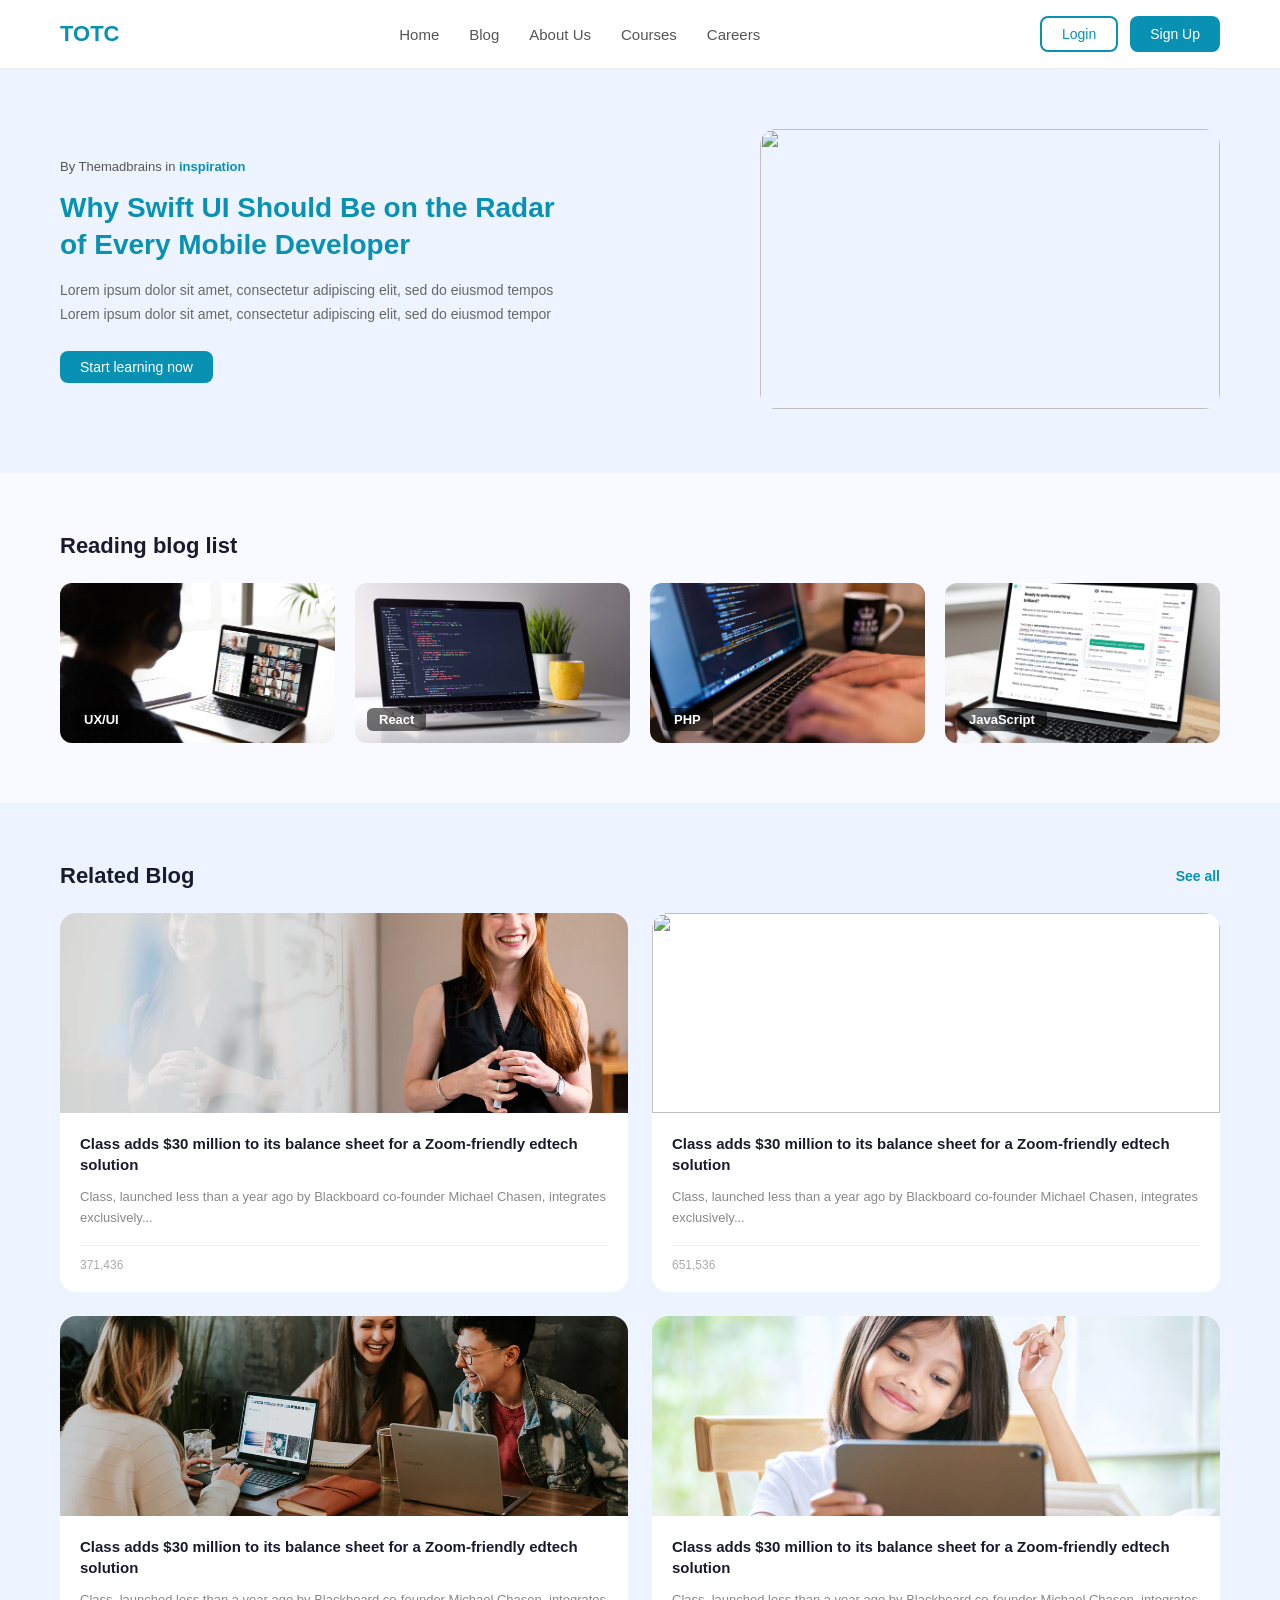
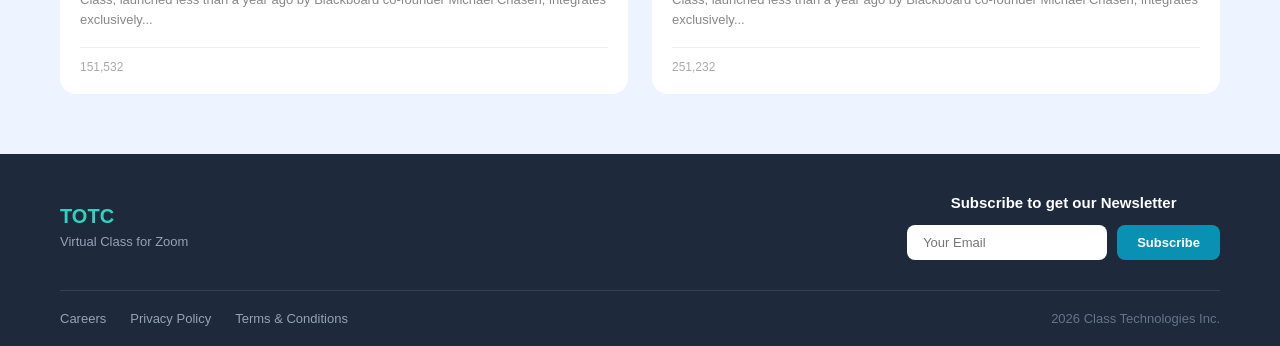
==== blog.html @ 5b4ebe86 "first commit" ====
<!doctype html>
<html lang="en">
  <head>
    <meta charset="UTF-8" />
    <meta name="viewport" content="width=device-width, initial-scale=1.0" />
    <title>TOTC - Blog</title>
    <link rel="stylesheet" href="./style/style.css" />
  </head>
  <body>
    <!-- ШАПКА -->
    <header>
      <div class="container">
        <div class="header-inner">
          <div class="logo">TOTC</div>
          <div class="nav-links">
            <a href="./index.html">Home</a>
            <a href="./blog.html">Blog</a>
            <a href="./about.html">About Us</a>
            <a href="#">Courses</a>
            <a href="#">Careers</a>
          </div>
          <div class="header-btns">
            <button class="btn-login">Login</button>
            <button class="btn-signup">Sign Up</button>
          </div>
        </div>
      </div>
    </header>

    <!-- HERO БЛОГА -->
    <section class="blog-hero">
      <div class="container">
        <div class="blog-hero-inner">
          <div class="blog-hero-left">
            <p class="blog-hero-tag">
              By Themadbrains in <span>inspiration</span>
            </p>
            <h2>
              Why Swift UI Should Be on the Radar of Every Mobile Developer
            </h2>
            <p class="blog-hero-desc">
              Lorem ipsum dolor sit amet, consectetur adipiscing elit, sed do
              eiusmod tempos Lorem ipsum dolor sit amet, consectetur adipiscing
              elit, sed do eiusmod tempor
            </p>
            <button class="btn-signup-2">Start learning now</button>
          </div>
          <div class="blog-hero-right">
            <img
              src="./imgs/5abcf77024978c219bf2223fc9e32ec5fae8375f.png"
              alt=""
            />
          </div>
        </div>
      </div>
    </section>

    <!-- READING BLOG LIST -->
    <section class="reading-bloglist">
      <div class="container">
        <h2>Reading blog list</h2>
        <div class="blog-cards">
          <div class="blog-card">
            <img
              src="./imgs/91503c25c25d4396ab15991e79418fb801fd5efa.png"
              alt=""
            />
            <div class="blog-card-label">UX/UI</div>
          </div>
          <div class="blog-card">
            <img
              src="./imgs/bb0d7b1a8591dd82dafe412e45b061622b9bd06e.jpg"
              alt=""
            />
            <div class="blog-card-label">React</div>
          </div>
          <div class="blog-card">
            <img
              src="./imgs/cfcee702dc8f5a314cb899b39a07f00e376efef0.png"
              alt=""
            />
            <div class="blog-card-label">PHP</div>
          </div>
          <div class="blog-card">
            <img
              src="./imgs/006d5a45b6b658c01af8d2026594be7c377dff00.jpg"
              alt=""
            />
            <div class="blog-card-label">JavaScript</div>
          </div>
        </div>
      </div>
    </section>

    <!-- RELATED BLOG -->
    <section class="related-blog">
      <div class="container">
        <div class="related-blog-top">
          <h2>Related Blog</h2>
          <a href="#" class="see-all">See all</a>
        </div>
        <div class="related-blog-grid">
          <div class="related-card">
            <div class="related-card-img">
              <img
                src="./imgs/e4c7276a25a9cc6960c67cafa4666142463a3cc6.png"
                alt=""
              />
            </div>
            <div class="related-card-body">
              <h4>
                Class adds $30 million to its balance sheet for a Zoom-friendly
                edtech solution
              </h4>
              <p>
                Class, launched less than a year ago by Blackboard co-founder
                Michael Chasen, integrates exclusively...
              </p>
              <div class="related-card-footer">
                <span class="views">371,436</span>
              </div>
            </div>
          </div>

          <div class="related-card">
            <div class="related-card-img">
              <img
                src="./imgs/5abcf77024978c219bf2223fc9e32ec5fae8375f.png"
                alt=""
              />
            </div>
            <div class="related-card-body">
              <h4>
                Class adds $30 million to its balance sheet for a Zoom-friendly
                edtech solution
              </h4>
              <p>
                Class, launched less than a year ago by Blackboard co-founder
                Michael Chasen, integrates exclusively...
              </p>
              <div class="related-card-footer">
                <span class="views">651,536</span>
              </div>
            </div>
          </div>

          <div class="related-card">
            <div class="related-card-img">
              <img
                src="./imgs/9efe4a4ca2cd8b61986457572fa7c65fe425adc6.png"
                alt=""
              />
            </div>
            <div class="related-card-body">
              <h4>
                Class adds $30 million to its balance sheet for a Zoom-friendly
                edtech solution
              </h4>
              <p>
                Class, launched less than a year ago by Blackboard co-founder
                Michael Chasen, integrates exclusively...
              </p>
              <div class="related-card-footer">
                <span class="views">151,532</span>
              </div>
            </div>
          </div>

          <div class="related-card">
            <div class="related-card-img">
              <img
                src="./imgs/59e91cde877aacb096082025aaa7528e15f2789e.png"
                alt=""
              />
            </div>
            <div class="related-card-body">
              <h4>
                Class adds $30 million to its balance sheet for a Zoom-friendly
                edtech solution
              </h4>
              <p>
                Class, launched less than a year ago by Blackboard co-founder
                Michael Chasen, integrates exclusively...
              </p>
              <div class="related-card-footer">
                <span class="views">251,232</span>
              </div>
            </div>
          </div>
        </div>
      </div>
    </section>

    <!-- ФУТЕР -->
    <footer>
      <div class="container">
        <div class="footer-top">
          <div>
            <div class="footer-logo">TOTC</div>
            <div class="footer-tagline">Virtual Class for Zoom</div>
          </div>
          <div class="footer-newsletter">
            <h4>Subscribe to get our Newsletter</h4>
            <div class="newsletter-form">
              <input type="email" placeholder="Your Email" />
              <button>Subscribe</button>
            </div>
          </div>
        </div>
        <div class="footer-bottom">
          <div class="footer-links">
            <a href="#">Careers</a>
            <a href="#">Privacy Policy</a>
            <a href="#">Terms & Conditions</a>
          </div>
          <div class="footer-copy">2026 Class Technologies Inc.</div>
        </div>
      </div>
    </footer>
  </body>
</html>
---- style/style.css ----
@charset "UTF-8";
* {
  margin: 0;
  padding: 0;
  box-sizing: border-box;
}

body {
  font-family: "Poppins", sans-serif;
  color: #1a1a2e;
}

.container {
  max-width: 1200px;
  width: 100%;
  margin: 0 auto;
  padding: 0 20px;
}

header {
  background-color: #fff;
  border-bottom: 1px solid #eee;
  padding: 16px 0;
}

header .header-inner {
  display: flex;
  align-items: center;
  justify-content: space-between;
}

header .header-inner .logo {
  font-size: 22px;
  font-weight: 700;
  color: #0891b2;
}

header .header-inner .nav-links {
  display: flex;
  gap: 30px;
}

header .header-inner .nav-links a {
  text-decoration: none;
  color: #555;
  font-size: 15px;
}

header .header-inner .nav-links a:hover {
  color: #0891b2;
}

header .header-inner .header-btns {
  display: flex;
  gap: 12px;
}

header .header-inner .header-btns .btn-login {
  border: 2px solid #0891b2;
  color: #0891b2;
  background: transparent;
  padding: 8px 20px;
  border-radius: 8px;
  font-size: 14px;
  cursor: pointer;
}

header .header-inner .header-btns .btn-signup {
  background-color: #0891b2;
  color: #fff;
  border: none;
  padding: 8px 20px;
  border-radius: 8px;
  font-size: 14px;
  cursor: pointer;
}

.hero {
  background-color: #0891b2;
  padding: 80px 0 0;
}

.hero .hero-inner {
  display: flex;
  align-items: center;
  justify-content: space-between;
  gap: 40px;
}

.hero .hero-inner .hero-left {
  color: #fff;
  max-width: 500px;
  padding-bottom: 60px;
}

.hero .hero-inner .hero-left h1 {
  font-size: 42px;
  font-weight: 800;
  line-height: 1.2;
  margin-bottom: 16px;
}

.hero .hero-inner .hero-left h1 span {
  color: #fbbf24;
}

.hero .hero-inner .hero-left p {
  font-size: 15px;
  color: rgba(255, 255, 255, 0.85);
  margin-bottom: 30px;
  line-height: 1.7;
}

.hero .hero-inner .hero-left .hero-btns {
  display: flex;
  gap: 16px;
  align-items: center;
}

.hero .hero-inner .hero-left .hero-btns .btn-white {
  background-color: #fff;
  color: #0891b2;
  border: none;
  padding: 12px 28px;
  border-radius: 30px;
  font-size: 15px;
  font-weight: 600;
  cursor: pointer;
}

.hero .hero-inner .hero-left .hero-btns .btn-watch {
  color: #fff;
  background: none;
  border: none;
  font-size: 14px;
  cursor: pointer;
}

.hero .hero-inner .hero-right {
  width: 420px;
  height: 320px;
  background-color: rgba(255, 255, 255, 0.15);
  border-radius: 12px 12px 0 0;
  background-image: url(/imgs/2f32d3a9082c2e2832481561feec93a5e5c5e8d6.png);
  background-size: cover;
}

.stats {
  padding: 60px 0;
  text-align: center;
}

.stats h2 {
  font-size: 28px;
  font-weight: 700;
  margin-bottom: 10px;
}

.stats p {
  color: #888;
  font-size: 14px;
  max-width: 500px;
  margin: 0 auto 40px;
  line-height: 1.7;
}

.stats .stats-row {
  display: flex;
  justify-content: center;
  gap: 60px;
  flex-wrap: wrap;
}

.stats .stats-row .stat-item .num {
  font-size: 36px;
  font-weight: 800;
  color: #0891b2;
}

.stats .stats-row .stat-item .label {
  font-size: 14px;
  color: #888;
  margin-top: 4px;
}

.features {
  background-color: #f0f9ff;
  padding: 60px 0;
  text-align: center;
}

.features .features-tag {
  font-size: 14px;
  font-weight: 700;
  color: #0891b2;
  margin-bottom: 8px;
}

.features h2 {
  font-size: 28px;
  font-weight: 700;
  margin-bottom: 12px;
}

.features .features-desc {
  color: #888;
  font-size: 14px;
  max-width: 480px;
  margin: 0 auto 40px;
}

.features .features-grid {
  display: flex;
  gap: 24px;
  justify-content: center;
  flex-wrap: wrap;
}

.features .features-grid .feature-card {
  background-color: #fff;
  border-radius: 16px;
  padding: 30px 24px;
  width: 280px;
  box-shadow: 0 4px 16px rgba(0, 0, 0, 0.06);
  text-align: left;
}

.features .features-grid .feature-card h3 {
  font-size: 15px;
  font-weight: 700;
  color: #0891b2;
  margin-bottom: 10px;
}

.features .features-grid .feature-card p {
  font-size: 13px;
  color: #666;
  line-height: 1.6;
}

.for-who {
  padding: 60px 0;
}

.for-who .for-who-inner {
  display: flex;
  gap: 60px;
  align-items: center;
  justify-content: space-between;
}

.for-who .for-who-inner .for-who-left h2 {
  font-size: 28px;
  font-weight: 700;
  margin-bottom: 16px;
}

.for-who .for-who-inner .for-who-left h2 span {
  color: #0891b2;
}

.for-who .for-who-inner .for-who-left p {
  font-size: 14px;
  color: #666;
  line-height: 1.8;
  max-width: 420px;
}

.for-who .for-who-inner .for-who-right {
  display: flex;
  gap: 16px;
}

.for-who .for-who-inner .for-who-right .for-card {
  width: 200px;
  height: 200px;
  border-radius: 16px;
  display: flex;
  flex-direction: column;
  align-items: flex-start;
  justify-content: flex-end;
  padding: 20px;
  cursor: pointer;
}

.for-who .for-who-inner .for-who-right .for-card.instructors {
  background-color: #0891b2;
  background-image: url(/imgs/e4c7276a25a9cc6960c67cafa4666142463a3cc6.png);
  background-size: cover;
  background-position: center;
}

.for-who .for-who-inner .for-who-right .for-card.students {
  background-color: #2dd4bf;
  background-image: url(/imgs/9efe4a4ca2cd8b61986457572fa7c65fe425adc6.png);
  background-size: cover;
  background-position: center;
}

.for-who .for-who-inner .for-who-right .for-card h4 {
  color: #fff;
  font-size: 13px;
  font-weight: 700;
  margin-bottom: 8px;
}

.for-who .for-who-inner .for-who-right .for-card .btn-card {
  background: rgba(255, 255, 255, 0.25);
  color: #fff;
  border: 1px solid rgba(255, 255, 255, 0.6);
  padding: 5px 12px;
  border-radius: 20px;
  font-size: 11px;
  cursor: pointer;
}

.testimonials {
  background-color: #f8faff;
  padding: 60px 0;
}

.testimonials .testimonials-inner {
  display: flex;
  gap: 60px;
  align-items: center;
  justify-content: space-between;
}

.testimonials .testimonials-inner .test-left .test-label {
  font-size: 12px;
  font-weight: 700;
  color: #888;
  letter-spacing: 0.1em;
  text-transform: uppercase;
  border-top: 2px solid #0891b2;
  display: inline-block;
  padding-top: 8px;
  margin-bottom: 16px;
}

.testimonials .testimonials-inner .test-left h2 {
  font-size: 30px;
  font-weight: 800;
  margin-bottom: 16px;
}

.testimonials .testimonials-inner .test-left p {
  font-size: 14px;
  color: #666;
  line-height: 1.7;
  margin-bottom: 10px;
}

.testimonials .testimonials-inner .test-left .btn-write {
  background: none;
  border: 1px solid #ccc;
  padding: 10px 20px;
  border-radius: 30px;
  font-size: 13px;
  font-weight: 600;
  cursor: pointer;
  margin-top: 24px;
}

.testimonials .testimonials-inner .test-right .test-photo {
  width: 300px;
  height: 280px;
  background-color: #bfdbfe;
  border-radius: 20px;
  background-image: url(/imgs/4c6498cce2e253cf38639b4ba215c7df58ce5a53.jpg);
  background-size: cover;
  background-position: center;
}

.testimonials .testimonials-inner .test-right .quote-card {
  background: #fff;
  border-radius: 16px;
  padding: 20px;
  max-width: 300px;
  box-shadow: 0 8px 24px rgba(0, 0, 0, 0.1);
  margin-top: 16px;
}

.testimonials .testimonials-inner .test-right .quote-card p {
  font-size: 13px;
  color: #444;
  line-height: 1.6;
  font-style: italic;
  margin-bottom: 10px;
}

.testimonials .testimonials-inner .test-right .quote-card .author {
  font-size: 13px;
  font-weight: 700;
}

.testimonials .testimonials-inner .test-right .quote-card .stars {
  color: #fbbf24;
  font-size: 13px;
  margin-top: 4px;
}

.news {
  padding: 60px 0;
}

.news h2 {
  font-size: 28px;
  font-weight: 700;
  text-align: center;
  margin-bottom: 8px;
}

.news .news-desc {
  text-align: center;
  font-size: 14px;
  color: #888;
  margin-bottom: 40px;
}

.news .news-grid {
  display: flex;
  gap: 24px;
}

.news .news-grid .news-main {
  flex: 1;
  background-color: #f0f9ff;
  border-radius: 16px;
  overflow: hidden;
}

.news .news-grid .news-main .news-img {
  height: 200px;
  background-color: #0891b2;
  background-image: url(/imgs/5abcf77024978c219bf2223fc9e32ec5fae8375f.png);
  background-size: cover;
}

.news .news-grid .news-main .news-body {
  padding: 20px;
}

.news .news-grid .news-main .news-body h3 {
  font-size: 16px;
  font-weight: 700;
  margin-bottom: 8px;
  line-height: 1.4;
}

.news .news-grid .news-main .news-body p {
  font-size: 13px;
  color: #888;
  line-height: 1.6;
  margin-bottom: 12px;
}

.news .news-grid .news-main .news-body .read-more {
  color: #0891b2;
  font-size: 13px;
  font-weight: 600;
  text-decoration: none;
}

.news .news-grid .news-list {
  flex: 1;
  display: flex;
  flex-direction: column;
  gap: 16px;
}

.news .news-grid .news-list .news-item {
  display: flex;
  gap: 14px;
  align-items: flex-start;
  background-color: #f8faff;
  border-radius: 12px;
  padding: 14px;
}

.news .news-grid .news-list .news-item .news-thumb-1 {
  background-image: url(/imgs/59e91cde877aacb096082025aaa7528e15f2789e.png);
  background-size: cover;
  width: 80px;
  height: 64px;
  border-radius: 10px;
  background-color: #bfdbfe;
  flex-shrink: 0;
}

.news .news-grid .news-list .news-item .news-thumb-2 {
  background-image: url(/imgs/91503c25c25d4396ab15991e79418fb801fd5efa.png);
  background-size: cover;
  width: 80px;
  height: 64px;
  border-radius: 10px;
  background-color: #bfdbfe;
  flex-shrink: 0;
}

.news .news-grid .news-list .news-item .news-thumb-3 {
  background-image: url(/imgs/a6a75cf5ca47b6a4fceb75f355da0105034713c7.png);
  background-size: cover;
  width: 80px;
  height: 64px;
  border-radius: 10px;
  background-color: #bfdbfe;
  flex-shrink: 0;
}

.news .news-grid .news-list .news-item h4 {
  font-size: 13px;
  font-weight: 600;
  line-height: 1.4;
  margin-bottom: 4px;
}

.news .news-grid .news-list .news-item p {
  font-size: 12px;
  color: #888;
}

.news-tag {
  background-color: #0891b2;
  color: #fff;
  padding: 3px 10px;
  border-radius: 20px;
  font-size: 11px;
  font-weight: 600;
  display: inline-block;
  margin-bottom: 10px;
}

footer {
  background-color: #1e293b;
  color: #fff;
  padding: 40px 0 20px;
}

footer .footer-top {
  display: flex;
  justify-content: space-between;
  align-items: center;
  margin-bottom: 30px;
  gap: 24px;
  flex-wrap: wrap;
}

footer .footer-top .footer-logo {
  font-size: 20px;
  font-weight: 800;
  color: #2dd4bf;
  margin-bottom: 6px;
}

footer .footer-top .footer-tagline {
  font-size: 13px;
  color: #94a3b8;
}

footer .footer-top .footer-newsletter h4 {
  font-size: 15px;
  font-weight: 600;
  margin-bottom: 14px;
  text-align: center;
}

footer .footer-top .footer-newsletter .newsletter-form {
  display: flex;
  gap: 10px;
}

footer .footer-top .footer-newsletter .newsletter-form input {
  padding: 10px 16px;
  border-radius: 8px;
  border: none;
  font-size: 13px;
  width: 200px;
  outline: none;
}

footer .footer-top .footer-newsletter .newsletter-form button {
  background-color: #0891b2;
  color: #fff;
  border: none;
  padding: 10px 20px;
  border-radius: 8px;
  font-size: 13px;
  font-weight: 600;
  cursor: pointer;
}

footer .footer-bottom {
  border-top: 1px solid #334155;
  padding-top: 20px;
  display: flex;
  justify-content: space-between;
  align-items: center;
  flex-wrap: wrap;
  gap: 12px;
}

footer .footer-bottom .footer-links {
  display: flex;
  gap: 24px;
}

footer .footer-bottom .footer-links a {
  font-size: 13px;
  color: #94a3b8;
  text-decoration: none;
}

footer .footer-bottom .footer-links a:hover {
  color: #2dd4bf;
}

footer .footer-bottom .footer-copy {
  font-size: 13px;
  color: #64748b;
}

@media (max-width: 768px) {
  .nav-links {
    display: none;
  }
  .hero-inner {
    flex-direction: column;
  }
  .hero-right {
    width: 100%;
  }
  .stats-row {
    gap: 30px;
  }
  .features-grid {
    flex-direction: column;
    align-items: center;
  }
  .for-who-inner {
    flex-direction: column;
  }
  .testimonials-inner {
    flex-direction: column;
  }
  .news-grid {
    flex-direction: column;
  }
  .footer-top {
    flex-direction: column;
    align-items: center;
    text-align: center;
  }
  .footer-bottom {
    flex-direction: column;
    text-align: center;
  }
} 
/* ======= BLOG HERO ======= */
.blog-hero {
  background-color: #eef4ff;
  padding: 60px 0;
}

.blog-hero-inner {
  display: flex;
  align-items: center;
  justify-content: space-between;
  gap: 40px;
}

.blog-hero-left {
  max-width: 500px;
}

.blog-hero-tag {
  font-size: 13px;
  color: #555;
  margin-bottom: 16px;
}

.blog-hero-tag span {
  color: #0891b2;
  font-weight: 600;
}

.blog-hero-left h2 {
  font-size: 28px;
  font-weight: 700;
  color: #0891b2;
  line-height: 1.3;
  margin-bottom: 16px;
}

.blog-hero-desc {
  font-size: 14px;
  color: #666;
  line-height: 1.7;
  margin-bottom: 24px;
}

.blog-hero-right {
  flex-shrink: 0;
}

.blog-hero-right img {
  width: 460px;
  height: 280px;
  -o-object-fit: cover;
     object-fit: cover;
  border-radius: 16px;
}

/* ======= READING BLOG LIST ======= */
.reading-bloglist {
  padding: 60px 0;
  background-color: #f8faff;
}

.reading-bloglist h2 {
  font-size: 22px;
  font-weight: 700;
  margin-bottom: 24px;
}

.blog-cards {
  display: flex;
  gap: 20px;
}

.blog-card {
  flex: 1;
  position: relative;
  border-radius: 12px;
  overflow: hidden;
  height: 160px;
  cursor: pointer;
}

.blog-card img {
  width: 100%;
  height: 100%;
  -o-object-fit: cover;
     object-fit: cover;
  display: block;
}

.blog-card-label {
  position: absolute;
  bottom: 12px;
  left: 12px;
  background-color: rgba(0, 0, 0, 0.55);
  color: #fff;
  font-size: 13px;
  font-weight: 600;
  padding: 4px 12px;
  border-radius: 6px;
}

/* ======= RELATED BLOG ======= */
.related-blog {
  padding: 60px 0;
  background-color: #eef4ff;
}

.related-blog-top {
  display: flex;
  align-items: center;
  justify-content: space-between;
  margin-bottom: 24px;
}

.related-blog-top h2 {
  font-size: 22px;
  font-weight: 700;
}

.see-all {
  color: #0891b2;
  font-size: 14px;
  font-weight: 600;
  text-decoration: none;
}

.related-blog-grid {
  display: grid;
  grid-template-columns: 1fr 1fr;
  gap: 24px;
}

.related-card {
  background-color: #fff;
  border-radius: 16px;
  overflow: hidden;
}

.related-card-img img {
  width: 100%;
  height: 200px;
  -o-object-fit: cover;
     object-fit: cover;
  display: block;
}

.related-card-body {
  padding: 20px;
}

.related-card-body h4 {
  font-size: 15px;
  font-weight: 700;
  line-height: 1.4;
  margin-bottom: 12px;
}

.related-card-body p {
  font-size: 13px;
  color: #888;
  line-height: 1.6;
  margin-bottom: 16px;
}

.related-card-footer {
  display: flex;
  align-items: center;
  justify-content: space-between;
  border-top: 1px solid #eee;
  padding-top: 12px;
}

.views {
  font-size: 12px;
  color: #aaa;
}

/* ======= АДАПТИВ BLOG ======= */
@media (max-width: 768px) {
  .blog-hero-inner {
    flex-direction: column;
  }
  .blog-hero-right img {
    width: 100%;
  }
  .blog-cards {
    flex-direction: column;
  }
  .related-blog-grid {
    grid-template-columns: 1fr;
  }
}
.btn-signup-2 {
  background-color: #0891b2;
  color: #fff;
  border: none;
  padding: 8px 20px;
  border-radius: 8px;
  font-size: 14px;
  cursor: pointer;
}

.auth-page {
  min-height: 100vh;
  display: flex;
  align-items: center;
  justify-content: center;
  background-color: #f8faff;
}

.auth-inner {
  display: flex;
  width: 760px;
  background-color: #fff;
  border-radius: 16px;
  overflow: hidden;
  box-shadow: 0 4px 24px rgba(0, 0, 0, 0.08);
}

/* ЛЕВАЯ ЧАСТЬ - картинка */
.auth-left {
  width: 340px;
  flex-shrink: 0;
  position: relative;
}

.auth-left img {
  width: 100%;
  height: 100%;
  -o-object-fit: cover;
     object-fit: cover;
  display: block;
}

.auth-left-text {
  position: absolute;
  bottom: 24px;
  left: 20px;
}

.auth-left-text h3 {
  color: #fff;
  font-size: 18px;
  font-weight: 700;
  margin-bottom: 4px;
}

.auth-left-text p {
  color: rgba(255, 255, 255, 0.85);
  font-size: 13px;
}

/* ПРАВАЯ ЧАСТЬ - форма */
.auth-right {
  flex: 1;
  padding: 40px 36px;
}

.auth-welcome {
  text-align: center;
  font-size: 14px;
  color: #555;
  margin-bottom: 20px;
}

/* ПЕРЕКЛЮЧАТЕЛЬ Login / Register */
.auth-tabs {
  display: flex;
  background-color: #e0f7f7;
  border-radius: 30px;
  padding: 4px;
  margin-bottom: 24px;
}

.auth-tabs a {
  flex: 1;
  text-align: center;
  padding: 8px 0;
  border-radius: 26px;
  font-size: 14px;
  font-weight: 600;
  text-decoration: none;
  color: #555;
}

.auth-tabs a.active {
  background-color: #0891b2;
  color: #fff;
}

.auth-desc {
  font-size: 13px;
  color: #888;
  margin-bottom: 20px;
  line-height: 1.6;
}

/* ПОЛЯ */
.auth-field {
  margin-bottom: 16px;
}

.auth-field label {
  display: block;
  font-size: 13px;
  font-weight: 500;
  color: #333;
  margin-bottom: 6px;
}

.auth-field input {
  width: 100%;
  padding: 10px 14px;
  border: 1.5px solid #d1d5db;
  border-radius: 8px;
  font-size: 13px;
  outline: none;
  color: #333;
}

.auth-field input:focus {
  border-color: #0891b2;
}

.auth-field input::-moz-placeholder {
  color: #aaa;
}

.auth-field input::placeholder {
  color: #aaa;
}

/* КНОПКА */
.btn-auth {
  width: 100%;
  background-color: #0891b2;
  color: #fff;
  border: none;
  padding: 12px;
  border-radius: 8px;
  font-size: 15px;
  font-weight: 600;
  cursor: pointer;
}

.btn-auth:hover {
  background-color: #0369a1;
}

@media (max-width: 768px) {
  .auth-inner {
    flex-direction: column;
    width: 100%;
    border-radius: 0;
  }
  .auth-left {
    width: 100%;
    height: 200px;
  }
  .auth-right {
    padding: 24px 20px;
  }
}
.auth-page {
  min-height: 100vh;
  display: flex;
  align-items: center;
  justify-content: center;
  background-color: #f8faff;
}

.auth-inner {
  display: flex;
  width: 760px;
  background-color: #fff;
  border-radius: 16px;
  overflow: hidden;
  box-shadow: 0 4px 24px rgba(0, 0, 0, 0.08);
}

/* ЛЕВАЯ ЧАСТЬ - картинка */
.auth-left {
  width: 340px;
  flex-shrink: 0;
  position: relative;
}

.auth-left img {
  width: 100%;
  height: 100%;
  -o-object-fit: cover;
     object-fit: cover;
  display: block;
}

.auth-left-text {
  position: absolute;
  bottom: 24px;
  left: 20px;
}

.auth-left-text h3 {
  color: #fff;
  font-size: 18px;
  font-weight: 700;
  margin-bottom: 4px;
  text-shadow: 0 1px 4px rgba(0, 0, 0, 0.4);
}

.auth-left-text p {
  color: rgba(255, 255, 255, 0.85);
  font-size: 13px;
  text-shadow: 0 1px 4px rgba(0, 0, 0, 0.4);
}

/* ПРАВАЯ ЧАСТЬ - форма */
.auth-right {
  flex: 1;
  padding: 40px 36px;
}

.auth-welcome {
  text-align: center;
  font-size: 14px;
  color: #555;
  margin-bottom: 20px;
}

/* ПЕРЕКЛЮЧАТЕЛЬ */
.auth-tabs {
  display: flex;
  background-color: #e0f7f7;
  border-radius: 30px;
  padding: 4px;
  margin-bottom: 24px;
}

.auth-tabs a {
  flex: 1;
  text-align: center;
  padding: 8px 0;
  border-radius: 26px;
  font-size: 14px;
  font-weight: 600;
  text-decoration: none;
  color: #555;
}

.auth-tabs a.active {
  background-color: #0891b2;
  color: #fff;
}

.auth-desc {
  font-size: 13px;
  color: #888;
  margin-bottom: 20px;
  line-height: 1.6;
}

/* ПОЛЯ */
.auth-field {
  margin-bottom: 14px;
}

.auth-field label {
  display: block;
  font-size: 13px;
  font-weight: 500;
  color: #333;
  margin-bottom: 6px;
}

.auth-field input {
  width: 100%;
  padding: 10px 14px;
  border: 1.5px solid #d1d5db;
  border-radius: 8px;
  font-size: 13px;
  outline: none;
  color: #333;
}

.auth-field input:focus {
  border-color: #0891b2;
}

.auth-field input::-moz-placeholder {
  color: #aaa;
}

.auth-field input::placeholder {
  color: #aaa;
}

/* КНОПКА */
.btn-auth {
  width: 100%;
  background-color: #0891b2;
  color: #fff;
  border: none;
  padding: 12px;
  border-radius: 8px;
  font-size: 15px;
  font-weight: 600;
  cursor: pointer;
  margin-top: 8px;
}

.btn-auth:hover {
  background-color: #0369a1;
}

@media (max-width: 768px) {
  .auth-inner {
    flex-direction: column;
    width: 100%;
    border-radius: 0;
  }
  .auth-left {
    width: 100%;
    height: 200px;
  }
  .auth-right {
    padding: 24px 20px;
  }
}/*# sourceMappingURL=style.css.map */
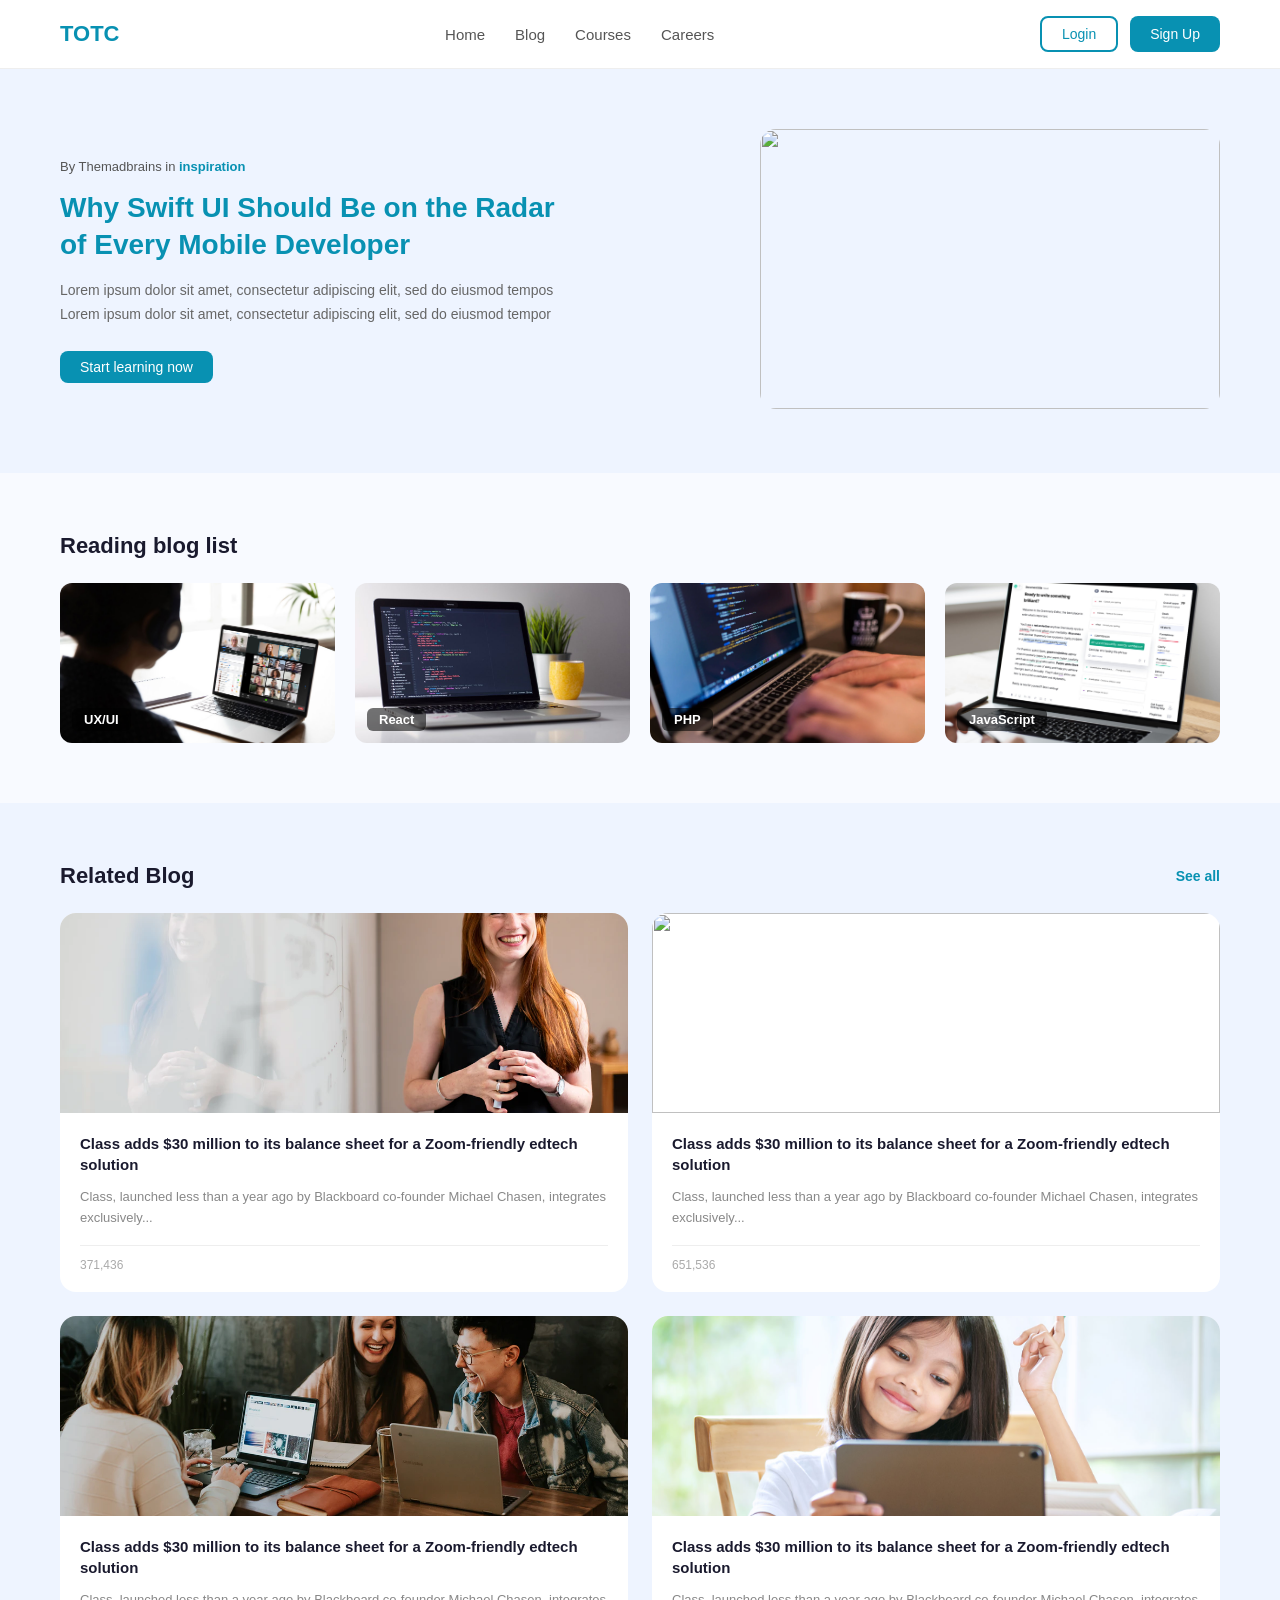
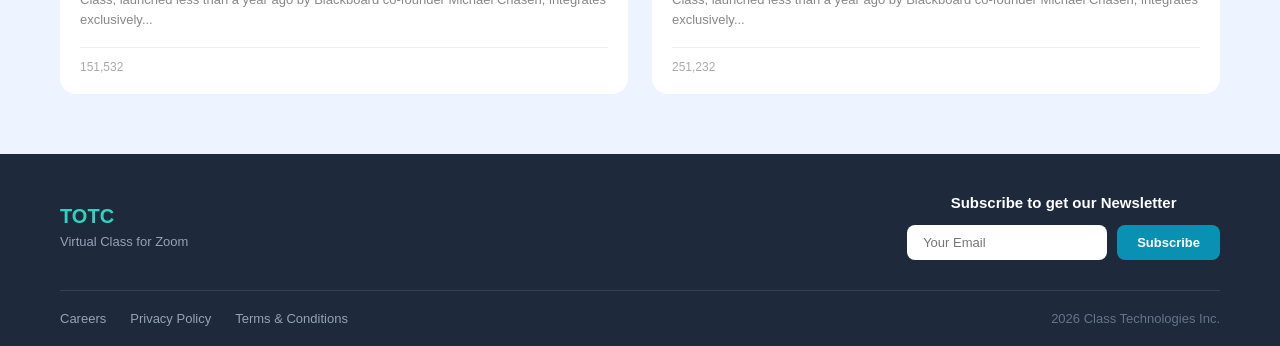
==== commit 949fb0c0: "First commit" ====
--- a/blog.html
+++ b/blog.html
@@ -15,8 +15,7 @@
           <div class="nav-links">
             <a href="./index.html">Home</a>
             <a href="./blog.html">Blog</a>
-            <a href="./about.html">About Us</a>
-            <a href="#">Courses</a>
+            <a href="./courses.html">Courses</a>
             <a href="#">Careers</a>
           </div>
           <div class="header-btns">
--- a/style/style.css
+++ b/style/style.css
@@ -1182,4 +1182,589 @@
   .auth-right {
     padding: 24px 20px;
   }
+}
+/* ======= HERO КУРСА ======= */
+.course-hero {
+  background-color: #f0f4f8;
+  padding: 40px 0 0;
+}
+
+.course-hero-inner {
+  display: flex;
+  gap: 40px;
+  align-items: flex-start;
+}
+
+.course-hero-left {
+  flex: 1;
+}
+
+.course-main-img {
+  width: 100%;
+  height: 280px;
+  -o-object-fit: cover;
+     object-fit: cover;
+  border-radius: 12px;
+  display: block;
+}
+
+.course-tabs {
+  display: flex;
+  gap: 8px;
+  margin-top: 20px;
+}
+
+.course-tab {
+  padding: 8px 20px;
+  border-radius: 6px;
+  border: 1.5px solid #d1d5db;
+  background: #fff;
+  font-size: 13px;
+  color: #555;
+  cursor: pointer;
+}
+
+.course-tab.active {
+  background-color: #0891b2;
+  color: #fff;
+  border-color: #0891b2;
+}
+
+/* REVIEWS */
+.course-reviews {
+  background-color: #fff;
+  border-radius: 12px;
+  padding: 20px;
+  margin-top: 20px;
+}
+
+.review-summary {
+  display: flex;
+  gap: 20px;
+  align-items: center;
+  margin-bottom: 16px;
+  padding-bottom: 16px;
+  border-bottom: 1px solid #eee;
+}
+
+.review-score {
+  text-align: center;
+}
+
+.review-score .big-num {
+  font-size: 36px;
+  font-weight: 800;
+  color: #1a1a2e;
+}
+
+.review-score .stars {
+  color: #fbbf24;
+  font-size: 16px;
+}
+
+.review-score p {
+  font-size: 12px;
+  color: #888;
+  margin-top: 4px;
+}
+
+.review-bars {
+  flex: 1;
+}
+
+.bar-row {
+  display: flex;
+  align-items: center;
+  gap: 8px;
+  margin-bottom: 4px;
+}
+
+.bar-row span {
+  font-size: 12px;
+  color: #888;
+  width: 40px;
+  flex-shrink: 0;
+}
+
+.bar-track {
+  flex: 1;
+  height: 6px;
+  background-color: #e5e7eb;
+  border-radius: 99px;
+  overflow: hidden;
+}
+
+.bar-fill {
+  height: 100%;
+  background-color: #0891b2;
+  border-radius: 99px;
+}
+
+.review-item {
+  display: flex;
+  gap: 12px;
+  padding: 12px 0;
+  border-bottom: 1px solid #eee;
+}
+
+.review-item:last-child {
+  border-bottom: none;
+}
+
+.reviewer-info .reviewer-name {
+  font-size: 13px;
+  font-weight: 600;
+  margin-bottom: 2px;
+}
+
+.reviewer-info .reviewer-stars {
+  color: #fbbf24;
+  font-size: 12px;
+  margin-bottom: 6px;
+}
+
+.reviewer-info p {
+  font-size: 13px;
+  color: #666;
+  line-height: 1.5;
+}
+
+/* ПРАВАЯ ПАНЕЛЬ */
+.course-hero-right {
+  width: 280px;
+  flex-shrink: 0;
+}
+
+.course-preview-img {
+  width: 100%;
+  height: 160px;
+  -o-object-fit: cover;
+     object-fit: cover;
+  border-radius: 10px;
+  display: block;
+  margin-bottom: 16px;
+}
+
+.course-price {
+  display: flex;
+  align-items: center;
+  gap: 10px;
+  margin-bottom: 4px;
+}
+
+.price-current {
+  font-size: 24px;
+  font-weight: 800;
+  color: #1a1a2e;
+}
+
+.price-old {
+  font-size: 14px;
+  color: #aaa;
+  text-decoration: line-through;
+}
+
+.price-discount {
+  font-size: 13px;
+  color: #0891b2;
+  font-weight: 600;
+}
+
+.price-note {
+  font-size: 12px;
+  color: #0891b2;
+  margin-bottom: 16px;
+}
+
+.btn-buy {
+  width: 100%;
+  background-color: #0891b2;
+  color: #fff;
+  border: none;
+  padding: 12px;
+  border-radius: 8px;
+  font-size: 15px;
+  font-weight: 600;
+  cursor: pointer;
+  margin-bottom: 20px;
+}
+
+.btn-buy:hover {
+  background-color: #0369a1;
+}
+
+.course-includes h4 {
+  font-size: 14px;
+  font-weight: 700;
+  margin-bottom: 10px;
+}
+
+.include-item {
+  display: flex;
+  align-items: center;
+  gap: 8px;
+  font-size: 13px;
+  color: #555;
+  margin-bottom: 6px;
+}
+
+.include-dot {
+  width: 8px;
+  height: 8px;
+  border-radius: 50%;
+  flex-shrink: 0;
+}
+
+.dot-green {
+  background-color: #22c55e;
+}
+
+.dot-blue {
+  background-color: #0891b2;
+}
+
+.dot-teal {
+  background-color: #2dd4bf;
+}
+
+.dot-gray {
+  background-color: #9ca3af;
+}
+
+.course-training {
+  margin-top: 20px;
+  padding-top: 16px;
+  border-top: 1px solid #eee;
+}
+
+.course-training h4 {
+  font-size: 14px;
+  font-weight: 700;
+  margin-bottom: 6px;
+}
+
+.course-training p {
+  font-size: 12px;
+  color: #888;
+  line-height: 1.6;
+}
+
+.course-share {
+  margin-top: 16px;
+  padding-top: 16px;
+  border-top: 1px solid #eee;
+}
+
+.course-share h4 {
+  font-size: 14px;
+  font-weight: 700;
+  margin-bottom: 10px;
+}
+
+.share-icons {
+  display: flex;
+  gap: 8px;
+}
+
+.share-icon {
+  width: 32px;
+  height: 32px;
+  border-radius: 50%;
+  display: flex;
+  align-items: center;
+  justify-content: center;
+  font-size: 13px;
+  font-weight: 700;
+  color: #fff;
+  cursor: pointer;
+}
+
+.si-tw {
+  background-color: #1da1f2;
+}
+
+.si-yt {
+  background-color: #ff0000;
+}
+
+.si-fb {
+  background-color: #1877f2;
+}
+
+.si-in {
+  background-color: #e1306c;
+}
+
+.si-li {
+  background-color: #0077b5;
+}
+
+.si-gh {
+  background-color: #333;
+}
+
+/* ======= MARKETING ARTICLES ======= */
+.marketing {
+  padding: 60px 0;
+  background-color: #f8faff;
+}
+
+.marketing-top {
+  display: flex;
+  justify-content: space-between;
+  align-items: center;
+  margin-bottom: 24px;
+}
+
+.marketing-top h2 {
+  font-size: 22px;
+  font-weight: 700;
+}
+
+.marketing-grid {
+  display: grid;
+  grid-template-columns: repeat(4, 1fr);
+  gap: 20px;
+}
+
+.article-card {
+  background-color: #fff;
+  border-radius: 12px;
+  overflow: hidden;
+}
+
+.article-card-img {
+  height: 120px;
+  overflow: hidden;
+}
+
+.article-card-img img {
+  width: 100%;
+  height: 100%;
+  -o-object-fit: cover;
+     object-fit: cover;
+  display: block;
+}
+
+.article-card-tag {
+  font-size: 11px;
+  color: #0891b2;
+  font-weight: 600;
+  padding: 12px 14px 0;
+  display: flex;
+  justify-content: space-between;
+}
+
+.article-card-body {
+  padding: 8px 14px 14px;
+}
+
+.article-card-body h4 {
+  font-size: 13px;
+  font-weight: 700;
+  line-height: 1.4;
+  margin-bottom: 8px;
+}
+
+.article-card-body p {
+  font-size: 12px;
+  color: #888;
+  line-height: 1.5;
+  margin-bottom: 12px;
+}
+
+.article-card-footer {
+  display: flex;
+  align-items: center;
+  justify-content: space-between;
+}
+
+.article-author {
+  display: flex;
+  align-items: center;
+  gap: 6px;
+  font-size: 12px;
+  color: #555;
+}
+
+.article-price {
+  font-size: 13px;
+  font-weight: 700;
+  color: #0891b2;
+}
+
+/* ======= CAN DO ======= */
+.can-do {
+  padding: 60px 0;
+  background-color: #fff;
+}
+
+.can-do-inner {
+  display: flex;
+  gap: 60px;
+  align-items: center;
+  justify-content: space-between;
+}
+
+.can-do-left {
+  max-width: 440px;
+}
+
+.can-do-left h2 {
+  font-size: 26px;
+  font-weight: 700;
+  line-height: 1.3;
+  margin-bottom: 16px;
+}
+
+.can-do-left h2 span {
+  color: #0891b2;
+}
+
+.can-do-left p {
+  font-size: 14px;
+  color: #666;
+  line-height: 1.8;
+  margin-bottom: 16px;
+}
+
+.can-do-left a {
+  font-size: 14px;
+  color: #0891b2;
+  font-weight: 600;
+  text-decoration: none;
+}
+
+.can-do-badge {
+  display: inline-block;
+  background-color: #0891b2;
+  color: #fff;
+  font-size: 12px;
+  font-weight: 600;
+  padding: 4px 12px;
+  border-radius: 99px;
+  margin-bottom: 16px;
+}
+
+.can-do-right {
+  position: relative;
+  width: 420px;
+  flex-shrink: 0;
+}
+
+.can-do-right img {
+  width: 100%;
+  height: 260px;
+  -o-object-fit: cover;
+     object-fit: cover;
+  border-radius: 16px;
+  display: block;
+}
+
+.play-btn {
+  position: absolute;
+  top: 50%;
+  left: 50%;
+  transform: translate(-50%, -50%);
+  width: 50px;
+  height: 50px;
+  background-color: #0891b2;
+  border-radius: 50%;
+  display: flex;
+  align-items: center;
+  justify-content: center;
+  color: #fff;
+  font-size: 18px;
+  cursor: pointer;
+}
+
+/* ======= TOP OFFERS ======= */
+.top-offers {
+  padding: 60px 0;
+  background-color: #f0f4f8;
+}
+
+.top-offers-top {
+  display: flex;
+  justify-content: space-between;
+  align-items: center;
+  margin-bottom: 24px;
+}
+
+.top-offers-top h2 {
+  font-size: 16px;
+  font-weight: 700;
+  color: #1a1a2e;
+}
+
+.offers-grid {
+  display: grid;
+  grid-template-columns: repeat(3, 1fr);
+  gap: 20px;
+}
+
+.offer-card {
+  border-radius: 12px;
+  overflow: hidden;
+  position: relative;
+  height: 180px;
+  cursor: pointer;
+}
+
+.offer-card img {
+  width: 100%;
+  height: 100%;
+  -o-object-fit: cover;
+     object-fit: cover;
+  display: block;
+}
+
+.offer-overlay {
+  position: absolute;
+  inset: 0;
+  background: linear-gradient(to top, rgba(0, 0, 0, 0.6), transparent);
+  display: flex;
+  flex-direction: column;
+  justify-content: flex-end;
+  padding: 16px;
+}
+
+.offer-badge {
+  position: absolute;
+  top: 12px;
+  left: 12px;
+  background-color: #ef4444;
+  color: #fff;
+  font-size: 11px;
+  font-weight: 700;
+  padding: 3px 8px;
+  border-radius: 4px;
+}
+
+.offer-label {
+  color: #fff;
+  font-size: 13px;
+  font-weight: 700;
+}
+
+/* АДАПТИВ */
+@media (max-width: 768px) {
+  .course-hero-inner {
+    flex-direction: column;
+  }
+  .course-hero-right {
+    width: 100%;
+  }
+  .marketing-grid {
+    grid-template-columns: 1fr 1fr;
+  }
+  .can-do-inner {
+    flex-direction: column;
+  }
+  .can-do-right {
+    width: 100%;
+  }
+  .offers-grid {
+    grid-template-columns: 1fr;
+  }
 }/*# sourceMappingURL=style.css.map */
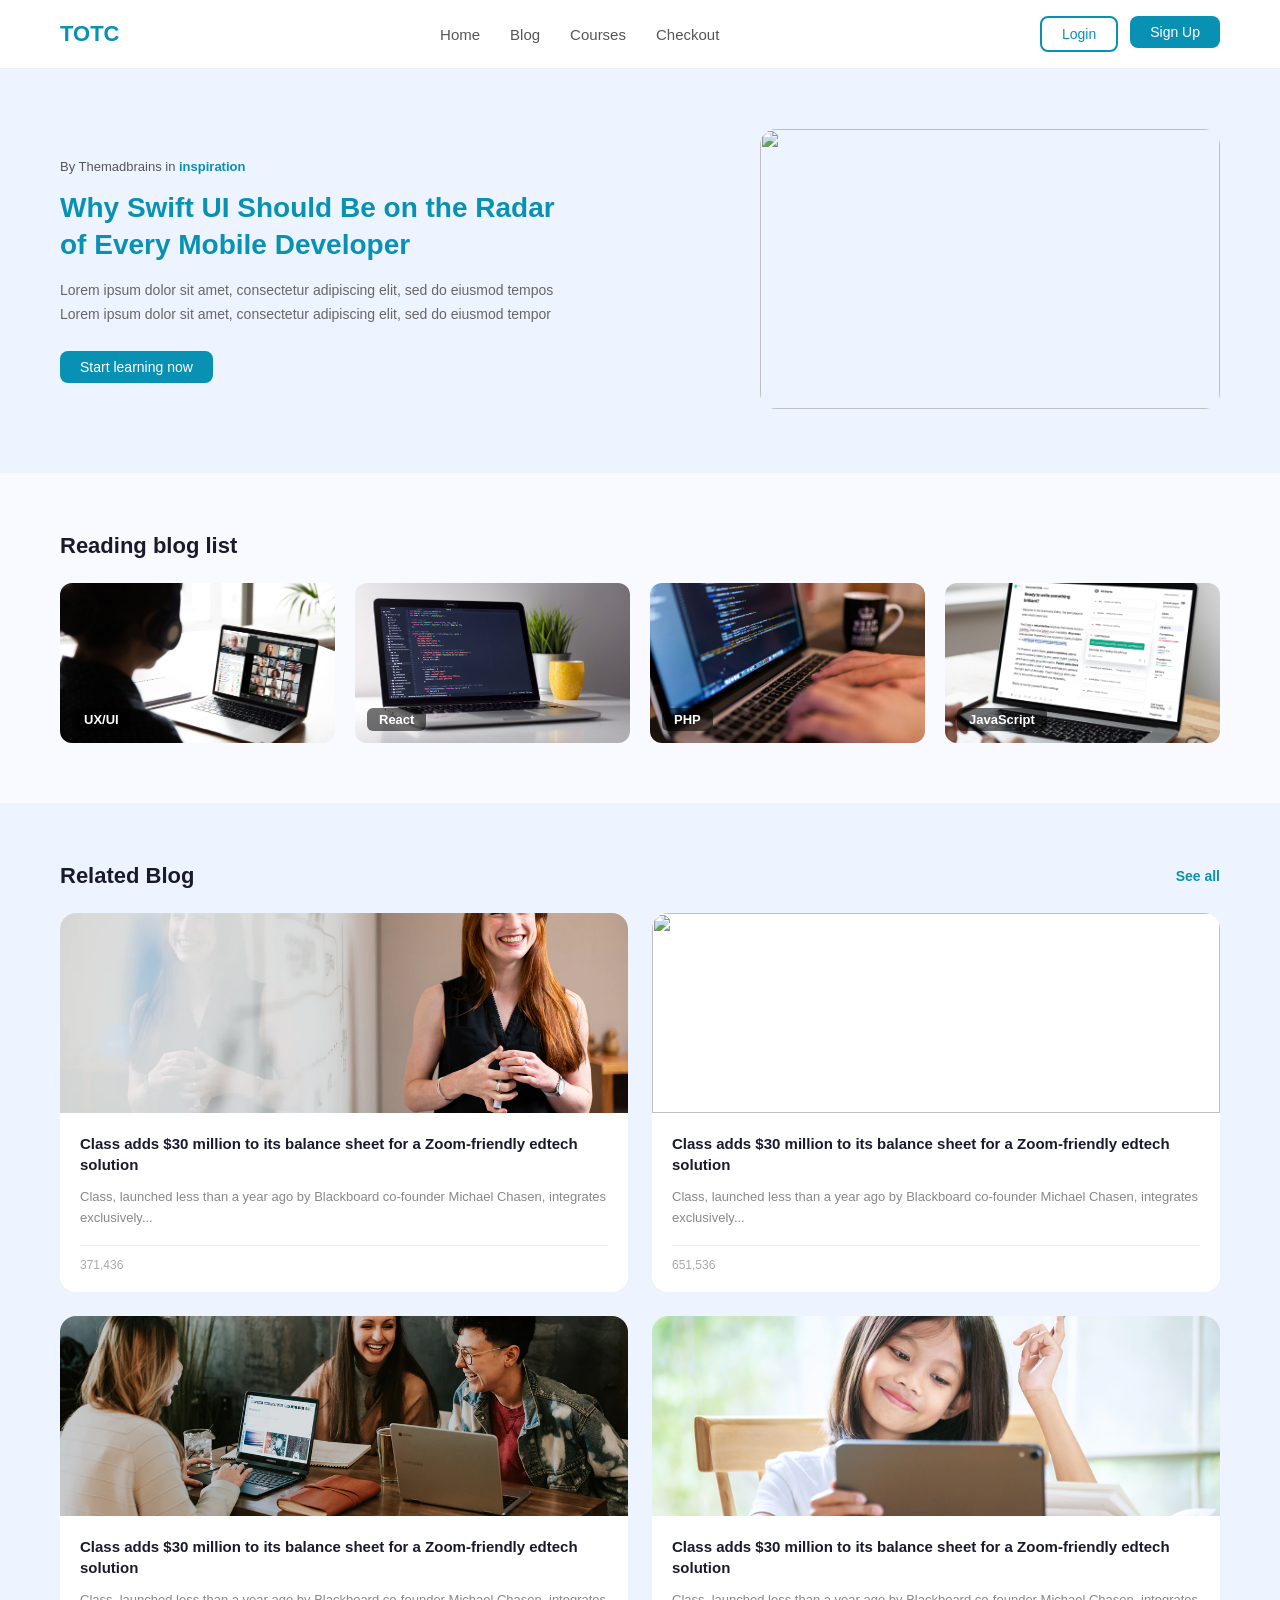
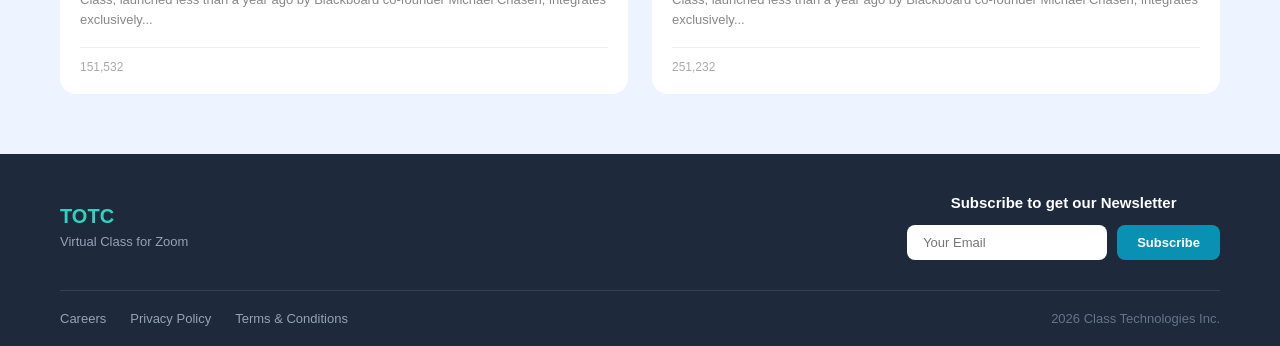
==== commit 4a9964ef: "First commit" ====
--- a/blog.html
+++ b/blog.html
@@ -16,11 +16,13 @@
             <a href="./index.html">Home</a>
             <a href="./blog.html">Blog</a>
             <a href="./courses.html">Courses</a>
-            <a href="#">Careers</a>
+            <a href="./checkout.html">Checkout</a>
           </div>
           <div class="header-btns">
-            <button class="btn-login">Login</button>
-            <button class="btn-signup">Sign Up</button>
+            <a href="./login.html"><button class="btn-login">Login</button></a>
+            <a href="./signup.html"
+              ><button class="btn-signup">Sign Up</button></a
+            >
           </div>
         </div>
       </div>
